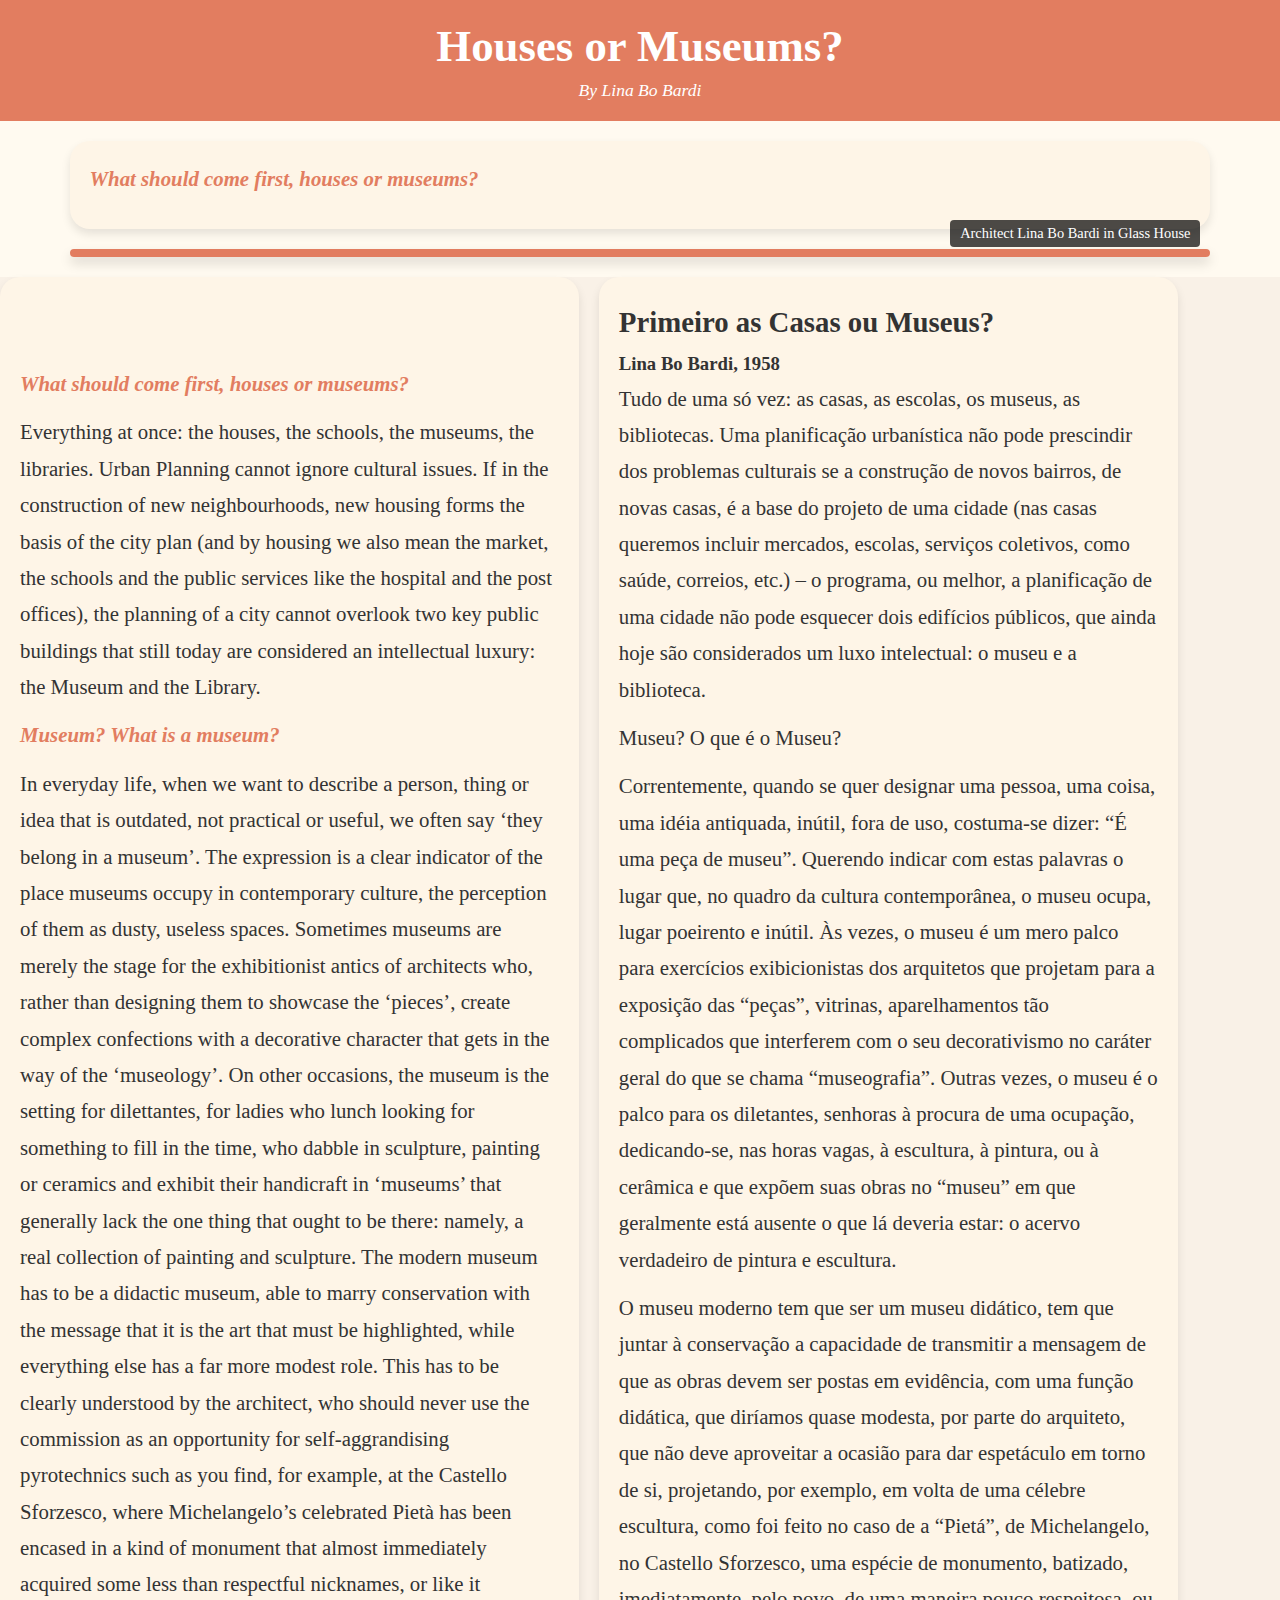
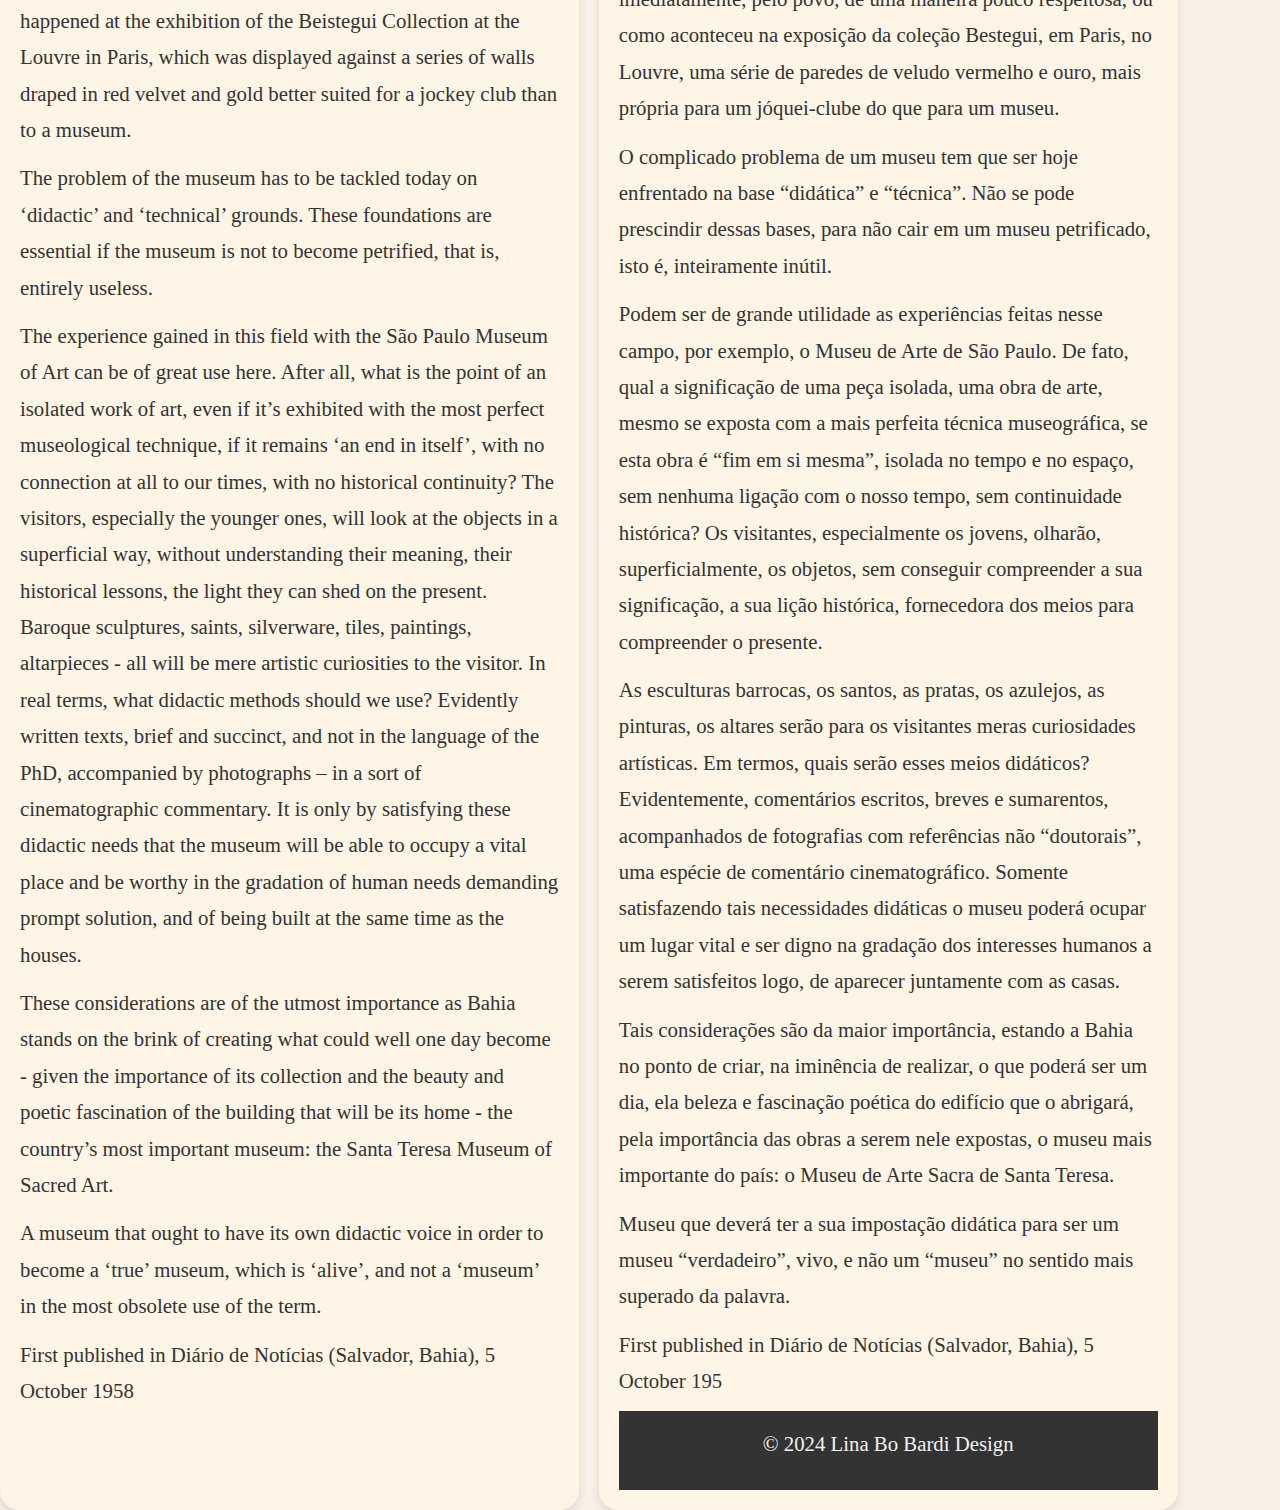
==== Assignment 4/index.html @ b31e9c7c "Assignment 4" ====
<!DOCTYPE html>
<html lang="en">
<head>
    <meta charset="UTF-8">
    <meta name="viewport" content="width=device-width, initial-scale=1.0">
    <title>Houses or Museums by Lina Bo Bardi</title>
    <link rel="stylesheet" href="styles.css">
</head>
<body>
    <div class="container">
        <header>
            <h1>Houses or Museums?</h1>
            <p>By Lina Bo Bardi</p>
        </header>
        <main>
            <article>
                <section>
                    <p><em>What should come first, houses or museums?</em></p>
                    <!-- Insert your article content here -->
                </section>
                <figure>
                    <img src="https://institutobardi.org.br/wp-content/uploads/2021/06/023ARQf0113-casa-004-scaled.jpg" alt="">
                    <figcaption>Architect Lina Bo Bardi in Glass House</figcaption>
                </figure>
            </article>
        </main>
        <article>
            <section>
                <p><em>What should come first, houses or museums? </em></p>
                <p>Everything at once: the houses, the schools, the museums, the libraries. Urban Planning cannot ignore cultural issues. If in the construction of new neighbourhoods, new housing forms the basis of the city plan (and by housing we also mean the market, the schools and the public services like the hospital and the post offices), the planning of a city cannot overlook two key public buildings that still today are considered an intellectual luxury: the Museum and the Library.</p>

                <p><em>Museum? What is a museum?</em></p>

                <p>In everyday life, when we want to describe a person, thing or idea that is outdated, not practical or useful, we often say ‘they belong in a museum’. The expression is a clear indicator of the place museums occupy in contemporary culture, the perception of them as dusty, useless spaces. Sometimes museums are merely the stage for the exhibitionist antics of architects who, rather than designing them to showcase the ‘pieces’, create complex confections with a decorative character that gets in the way of the ‘museology’. On other occasions, the museum is the setting for dilettantes, for ladies who lunch looking for something to fill in the time, who dabble in sculpture, painting or ceramics and exhibit their handicraft in ‘museums’ that generally lack the one thing that ought to be there: namely, a real collection of painting and sculpture. The modern museum has to be a didactic museum, able to marry conservation with the message that it is the art that must be highlighted, while everything else has a far more modest role. This has to be clearly understood by the architect, who should never use the commission as an opportunity for self-aggrandising pyrotechnics such as you find, for example, at the Castello Sforzesco, where Michelangelo’s celebrated Pietà has been encased in a kind of monument that almost immediately acquired some less than respectful nicknames, or like it happened at the exhibition of the Beistegui Collection at the Louvre in Paris, which was displayed against a series of walls draped in red velvet and gold better suited for a jockey club than to a museum.</p>

                <p>The problem of the museum has to be tackled today on ‘didactic’ and ‘technical’ grounds. These foundations are essential if the museum is not to become petrified, that is, entirely useless.</p>

                <p>The experience gained in this field with the São Paulo Museum of Art can be of great use here. After all, what is the point of an isolated work of art, even if it’s exhibited with the most perfect museological technique, if it remains ‘an end in itself’, with no connection at all to our times, with no historical continuity? The visitors, especially the younger ones, will look at the objects in a superficial way, without understanding their meaning, their historical lessons, the light they can shed on the present. Baroque sculptures, saints, silverware, tiles, paintings, altarpieces - all will be mere artistic curiosities to the visitor. In real terms, what didactic methods should we use? Evidently written texts, brief and succinct, and not in the language of the PhD, accompanied by photographs – in a sort of cinematographic commentary. It is only by satisfying these didactic needs that the museum will be able to occupy a vital place and be worthy in the gradation of human needs demanding prompt solution, and of being built at the same time as the houses.</p>

                <p>These considerations are of the utmost importance as Bahia stands on the brink of creating what could well one day become - given the importance of its collection and the beauty and poetic fascination of the building that will be its home - the country’s most important museum: the Santa Teresa Museum of Sacred Art.</p>

                <p>A museum that ought to have its own didactic voice in order to become a ‘true’ museum, which is ‘alive’, and not a ‘museum’ in the most obsolete use of the term.</p>

                <p>First published in Diário de Notícias (Salvador, Bahia), 5 October 1958</p>
            </section>

            <section>
                <h2>Primeiro as Casas ou Museus?</h2>
                <h3>Lina Bo Bardi, 1958</h3>

                <p>Tudo de uma só vez: as casas, as escolas, os museus, as bibliotecas. Uma planificação urbanística não pode prescindir dos problemas culturais se a construção de novos bairros, de novas casas, é a base do projeto de uma cidade (nas casas queremos incluir mercados, escolas, serviços coletivos, como saúde, correios, etc.) – o programa, ou melhor, a planificação de uma cidade não pode esquecer dois edifícios públicos, que ainda hoje são considerados um luxo intelectual: o museu e a biblioteca.</p>

                <p>Museu? O que é o Museu?</p>

                <p>Correntemente, quando se quer designar uma pessoa, uma coisa, uma idéia antiquada, inútil, fora de uso, costuma-se dizer: “É uma peça de museu”. Querendo indicar com estas palavras o lugar que, no quadro da cultura contemporânea, o museu ocupa, lugar poeirento e inútil. Às vezes, o museu é um mero palco para exercícios exibicionistas dos arquitetos que projetam para a exposição das “peças”, vitrinas, aparelhamentos tão complicados que interferem com o seu decorativismo no caráter geral do que se chama “museografia”. Outras vezes, o museu é o palco para os diletantes, senhoras à procura de uma ocupação, dedicando-se, nas horas vagas, à escultura, à pintura, ou à cerâmica e que expõem suas obras no “museu” em que geralmente está ausente o que lá deveria estar: o acervo verdadeiro de pintura e escultura.</p>

                <p>O museu moderno tem que ser um museu didático, tem que juntar à conservação a capacidade de transmitir a mensagem de que as obras devem ser postas em evidência, com uma função didática, que diríamos quase modesta, por parte do arquiteto, que não deve aproveitar a ocasião para dar espetáculo em torno de si, projetando, por exemplo, em volta de uma célebre escultura, como foi feito no caso de a “Pietá”, de Michelangelo, no Castello Sforzesco, uma espécie de monumento, batizado, imediatamente, pelo povo, de uma maneira pouco respeitosa, ou como aconteceu na exposição da coleção Bestegui, em Paris, no Louvre, uma série de paredes de veludo vermelho e ouro, mais própria para um jóquei-clube do que para um museu.</p>

                <p>O complicado problema de um museu tem que ser hoje enfrentado na base “didática” e “técnica”. Não se pode prescindir dessas bases, para não cair em um museu petrificado, isto é, inteiramente inútil.</p>

                <p>Podem ser de grande utilidade as experiências feitas nesse campo, por exemplo, o Museu de Arte de São Paulo. De fato, qual a significação de uma peça isolada, uma obra de arte, mesmo se exposta com a mais perfeita técnica museográfica, se esta obra é “fim em si mesma”, isolada no tempo e no espaço, sem nenhuma ligação com o nosso tempo, sem continuidade histórica? Os visitantes, especialmente os jovens, olharão, superficialmente, os objetos, sem conseguir compreender a sua significação, a sua lição histórica, fornecedora dos meios para compreender o presente.</p>

                <p>As esculturas barrocas, os santos, as pratas, os azulejos, as pinturas, os altares serão para os visitantes meras curiosidades artísticas. Em termos, quais serão esses meios didáticos? Evidentemente, comentários escritos, breves e sumarentos, acompanhados de fotografias com referências não “doutorais”, uma espécie de comentário cinematográfico. Somente satisfazendo tais necessidades didáticas o museu poderá ocupar um lugar vital e ser digno na gradação dos interesses humanos a serem satisfeitos logo, de aparecer juntamente com as casas.</p>

                <p>Tais considerações são da maior importância, estando a Bahia no ponto de criar, na iminência de realizar, o que poderá ser um dia, ela beleza e fascinação poética do edifício que o abrigará, pela importância das obras a serem nele expostas, o museu mais importante do país: o Museu de Arte Sacra de Santa Teresa.</p>

                <p>Museu que deverá ter a sua impostação didática para ser um museu “verdadeiro”, vivo, e não um “museu” no sentido mais superado da palavra.</p>

                <p>First published in Diário de Notícias (Salvador, Bahia), 5 October 195

        <footer>
            <p>© 2024 Lina Bo Bardi Design</p>
        </footer>
    </div>
</body>
</html>
---- Assignment 4/styles.css ----
* {
    margin: 0;
    padding: 0;
    box-sizing: border-box;
}

html, body {
    height: 100%;
    font-family: 'Playfair Display', serif;
    background-color: #f9f1e7;
    color: #333;
}

header {
    text-align: center;
    background-color: #e27d60;
    color: #ffffff;
    padding: 20px;
}

header h1 {
    font-size: 2.8rem;
    font-weight: bold;
    margin-bottom: 8px;
}

header p {
    font-size: 1.1rem;
    font-style: italic;
}

main {
    padding: 20px;
    background-color: #fffaf0;
    display: flex;
    justify-content: center; 
    align-items: center;
}

article {
    display: flex;
    flex-wrap: wrap;
    gap: 20px;
    width: 92%; 
    max-width: 1200px;
    justify-content: center; 
}

section {
    flex: 1 1 48%;
    padding: 20px;
    background-color: #fef5e7;
    border-radius: 20px;
    box-shadow: 0 5px 10px rgba(0, 0, 0, 0.1);
    line-height: 1.75;
    min-width: 200px;
    display: flex; 
    flex-direction: column; 
    justify-content: center;
    text-align: left;
    position;
  }

section p {
    font-size: 1.3rem;
    margin-bottom: 12px;
}

section em {
    font-weight: bold;
    color: #e27d60;
}

figure {
    position: relative;
    width: 100%;
    display: flex;
    justify-content: center;
}

figure img {
    width: 100%;
    height: auto;
    border: 4px solid #e27d60;
    border-radius: 10px;
    box-shadow: 0 6px 12px rgba(0, 0, 0, 0.15);
}

figcaption {
    position: absolute;
    bottom: 10px;
    right: 10px;
    font-size: 0.9rem;
    background-color: rgba(0, 0, 0, 0.7);
    color: #ffffff;
    padding: 5px 10px;
    border-radius: 4px;
}

footer {
    text-align: center;
    background-color: #333333;
    color: #f2f2f2;
    padding: 15px;
    font-size: 0.875rem;
}

h1 {
    font-size: 2.5rem;
}

h2 {
    font-size: 1.8rem;
}

p {
    font-size: 1rem;
}

@media (max-width: 768px) {
    header h1 {
        font-size: 2rem;
    }

    section {
        flex: 1 1 100%;
    }
}

@media (max-width: 480px) {
    header h1 {
        font-size: 1.8rem;
    }
    
    main h2 {
        font-size: 1.3rem;
    }
}
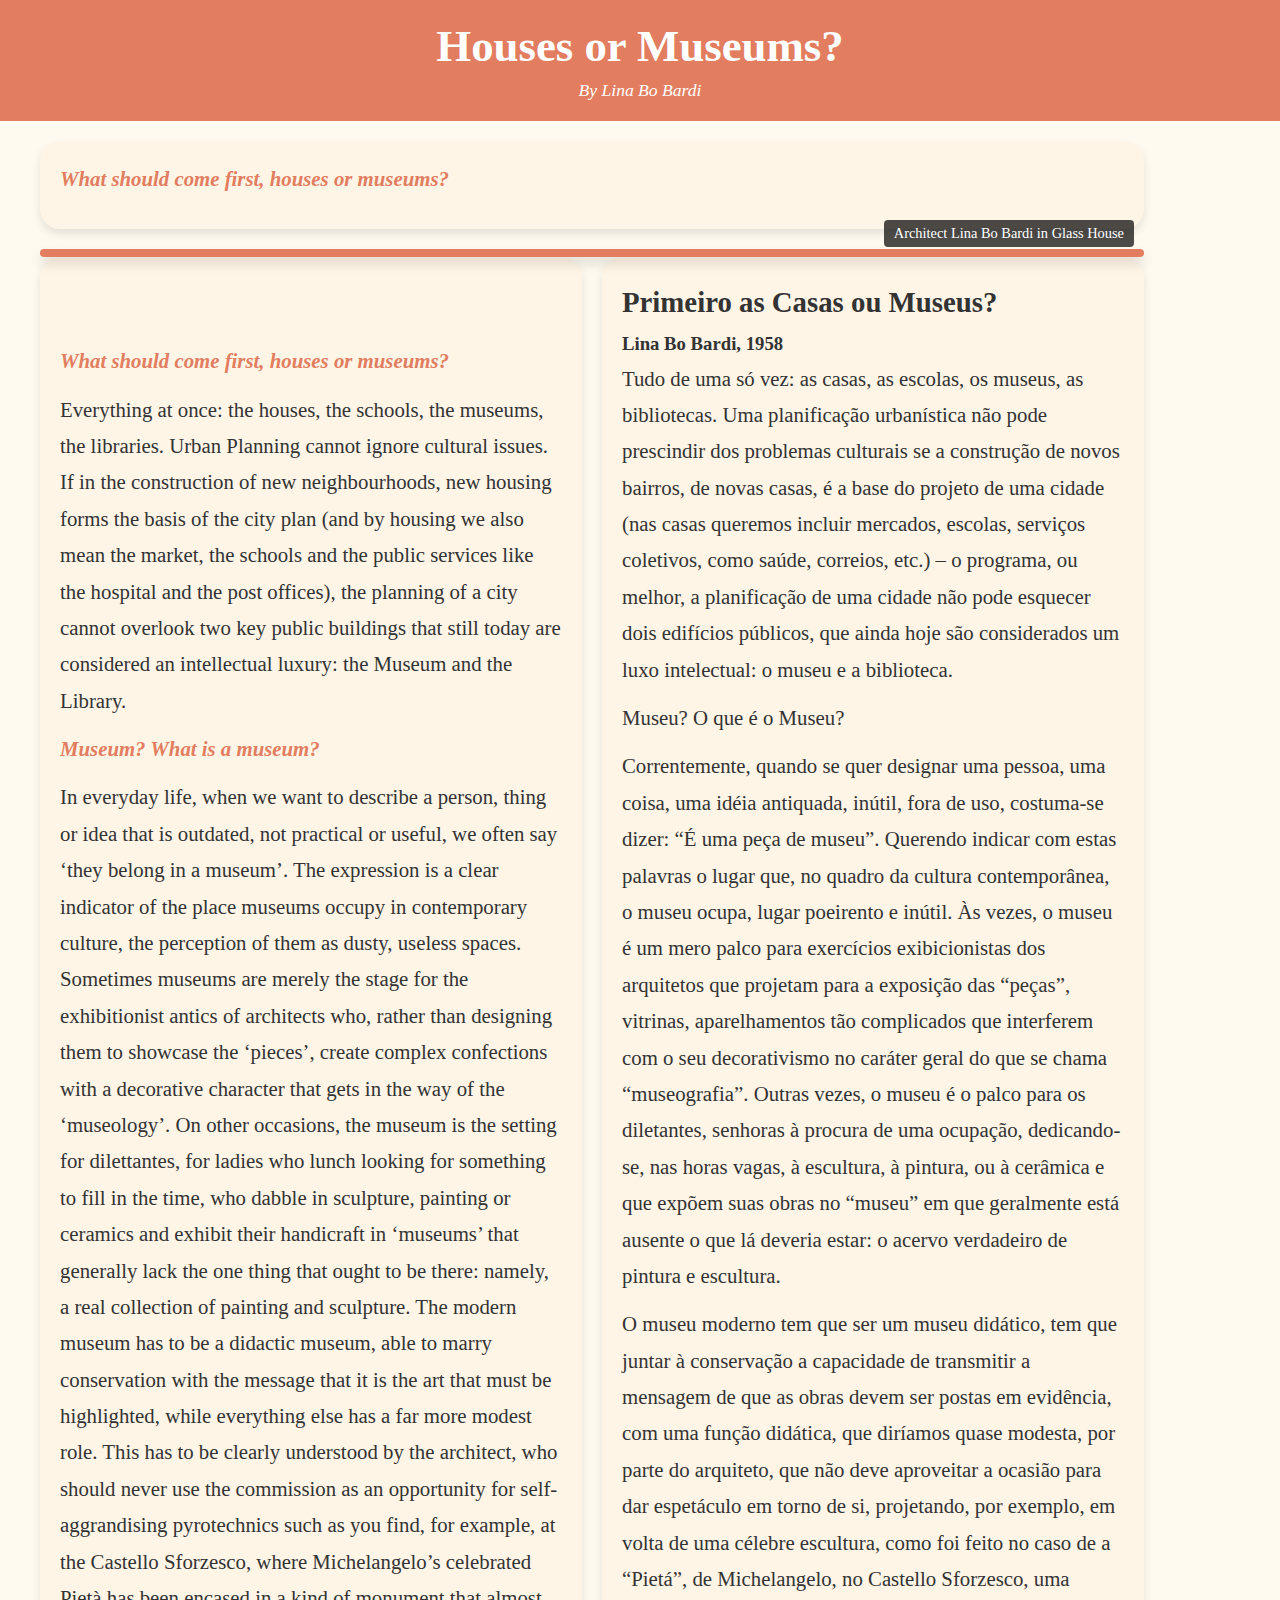
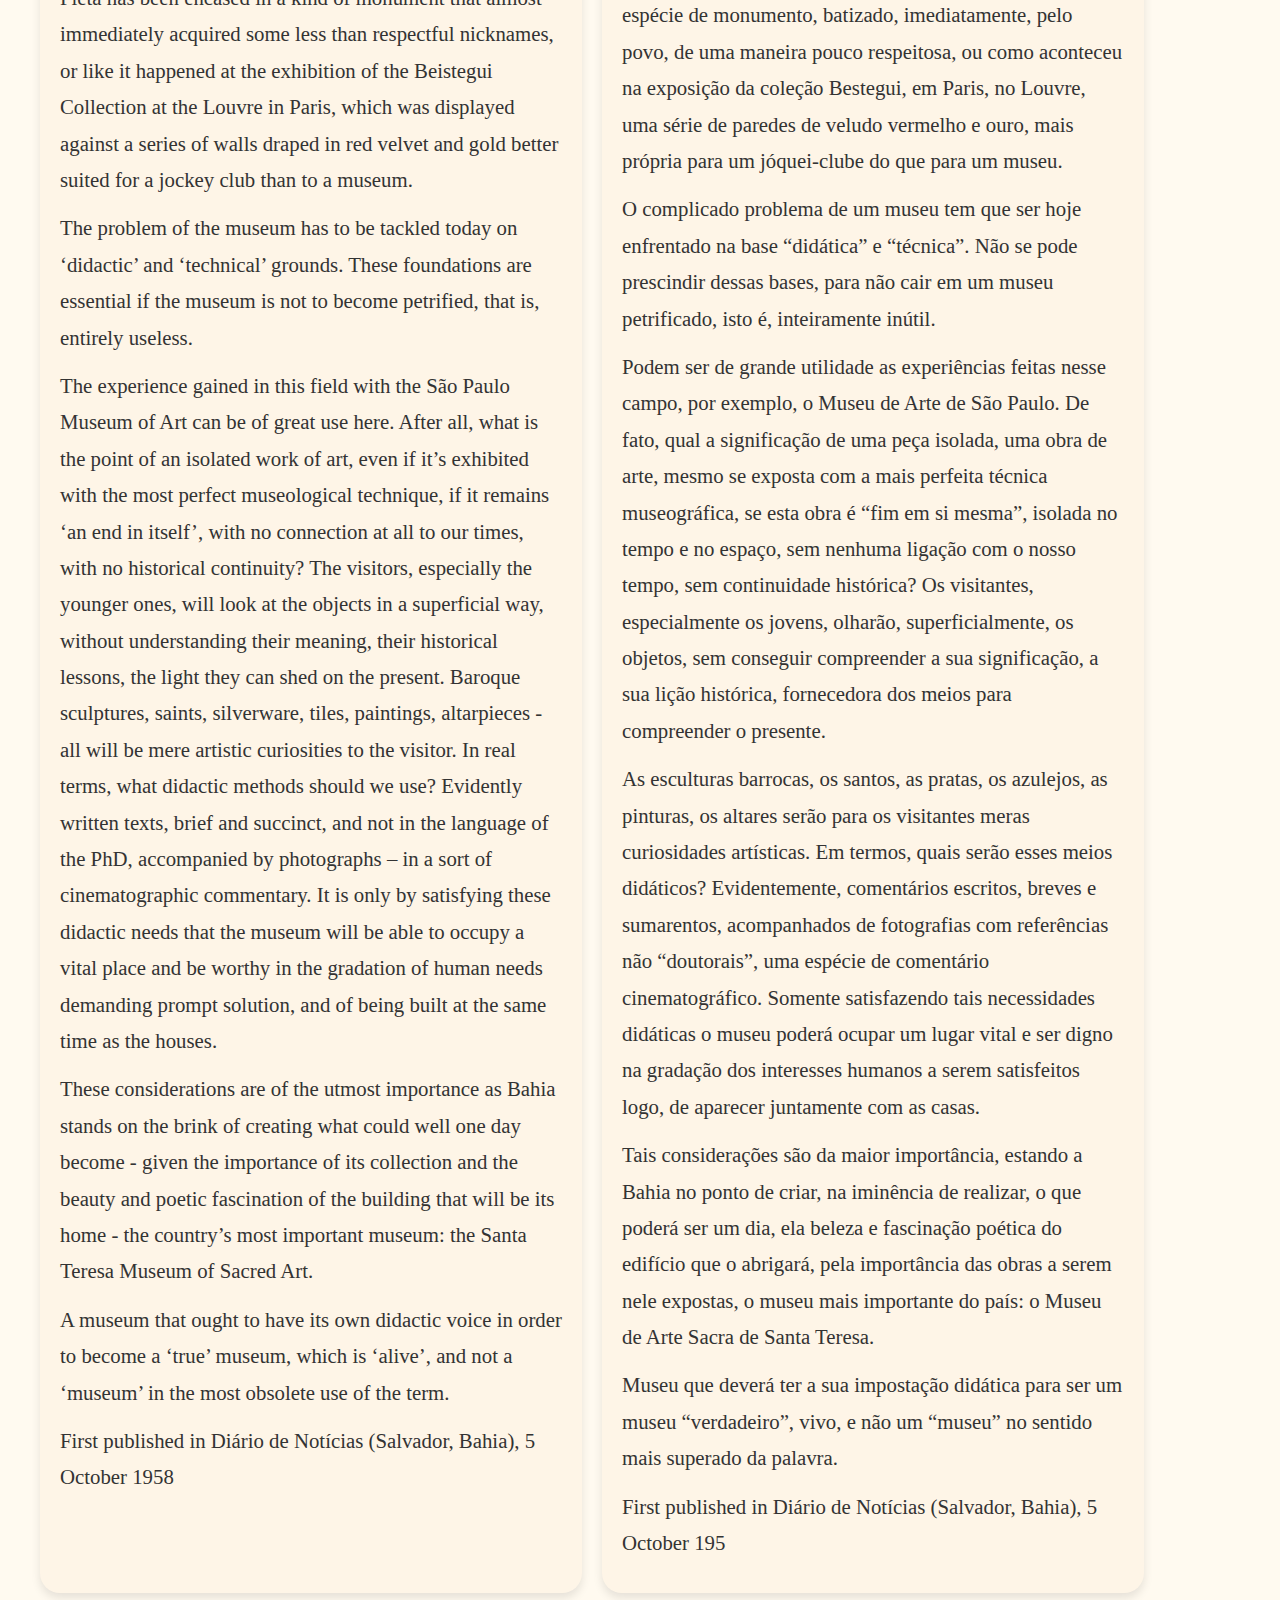
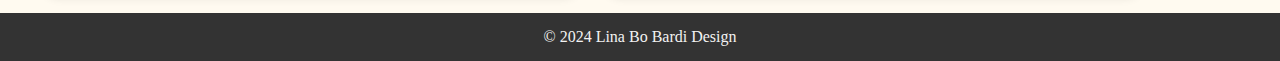
==== commit 354e751f: "Final 1" ====
--- a/Assignment 4/index.html
+++ b/Assignment 4/index.html
@@ -13,61 +13,63 @@
             <p>By Lina Bo Bardi</p>
         </header>
         <main>
-            <article>
-                <section>
-                    <p><em>What should come first, houses or museums?</em></p>
-                    <!-- Insert your article content here -->
-                </section>
-                <figure>
-                    <img src="https://institutobardi.org.br/wp-content/uploads/2021/06/023ARQf0113-casa-004-scaled.jpg" alt="">
-                    <figcaption>Architect Lina Bo Bardi in Glass House</figcaption>
-                </figure>
-            </article>
+            <div class="articles-container">
+                <article>
+                    <section>
+                        <p><em>What should come first, houses or museums?</em></p>
+                        <!-- Insert your article content here -->
+                    </section>
+                    <figure>
+                        <img src="C:\Users\rayne\OneDrive\Documents\didactic-eureka\Assignment 4\img\023ARQf0113-casa-004-scaled.jpg" alt="">
+                        <figcaption>Architect Lina Bo Bardi in Glass House</figcaption>
+                    </figure>
+                </article>
+                <article>
+                    <section>
+                        <p><em>What should come first, houses or museums? </em></p>
+                        <p>Everything at once: the houses, the schools, the museums, the libraries. Urban Planning cannot ignore cultural issues. If in the construction of new neighbourhoods, new housing forms the basis of the city plan (and by housing we also mean the market, the schools and the public services like the hospital and the post offices), the planning of a city cannot overlook two key public buildings that still today are considered an intellectual luxury: the Museum and the Library.</p>
+    
+                        <p><em>Museum? What is a museum?</em></p>
+    
+                        <p>In everyday life, when we want to describe a person, thing or idea that is outdated, not practical or useful, we often say ‘they belong in a museum’. The expression is a clear indicator of the place museums occupy in contemporary culture, the perception of them as dusty, useless spaces. Sometimes museums are merely the stage for the exhibitionist antics of architects who, rather than designing them to showcase the ‘pieces’, create complex confections with a decorative character that gets in the way of the ‘museology’. On other occasions, the museum is the setting for dilettantes, for ladies who lunch looking for something to fill in the time, who dabble in sculpture, painting or ceramics and exhibit their handicraft in ‘museums’ that generally lack the one thing that ought to be there: namely, a real collection of painting and sculpture. The modern museum has to be a didactic museum, able to marry conservation with the message that it is the art that must be highlighted, while everything else has a far more modest role. This has to be clearly understood by the architect, who should never use the commission as an opportunity for self-aggrandising pyrotechnics such as you find, for example, at the Castello Sforzesco, where Michelangelo’s celebrated Pietà has been encased in a kind of monument that almost immediately acquired some less than respectful nicknames, or like it happened at the exhibition of the Beistegui Collection at the Louvre in Paris, which was displayed against a series of walls draped in red velvet and gold better suited for a jockey club than to a museum.</p>
+    
+                        <p>The problem of the museum has to be tackled today on ‘didactic’ and ‘technical’ grounds. These foundations are essential if the museum is not to become petrified, that is, entirely useless.</p>
+    
+                        <p>The experience gained in this field with the São Paulo Museum of Art can be of great use here. After all, what is the point of an isolated work of art, even if it’s exhibited with the most perfect museological technique, if it remains ‘an end in itself’, with no connection at all to our times, with no historical continuity? The visitors, especially the younger ones, will look at the objects in a superficial way, without understanding their meaning, their historical lessons, the light they can shed on the present. Baroque sculptures, saints, silverware, tiles, paintings, altarpieces - all will be mere artistic curiosities to the visitor. In real terms, what didactic methods should we use? Evidently written texts, brief and succinct, and not in the language of the PhD, accompanied by photographs – in a sort of cinematographic commentary. It is only by satisfying these didactic needs that the museum will be able to occupy a vital place and be worthy in the gradation of human needs demanding prompt solution, and of being built at the same time as the houses.</p>
+    
+                        <p>These considerations are of the utmost importance as Bahia stands on the brink of creating what could well one day become - given the importance of its collection and the beauty and poetic fascination of the building that will be its home - the country’s most important museum: the Santa Teresa Museum of Sacred Art.</p>
+    
+                        <p>A museum that ought to have its own didactic voice in order to become a ‘true’ museum, which is ‘alive’, and not a ‘museum’ in the most obsolete use of the term.</p>
+    
+                        <p>First published in Diário de Notícias (Salvador, Bahia), 5 October 1958</p>
+                    </section>
+                    <section>
+                        <h2>Primeiro as Casas ou Museus?</h2>
+                        <h3>Lina Bo Bardi, 1958</h3>
+    
+                        <p>Tudo de uma só vez: as casas, as escolas, os museus, as bibliotecas. Uma planificação urbanística não pode prescindir dos problemas culturais se a construção de novos bairros, de novas casas, é a base do projeto de uma cidade (nas casas queremos incluir mercados, escolas, serviços coletivos, como saúde, correios, etc.) – o programa, ou melhor, a planificação de uma cidade não pode esquecer dois edifícios públicos, que ainda hoje são considerados um luxo intelectual: o museu e a biblioteca.</p>
+    
+                        <p>Museu? O que é o Museu?</p>
+    
+                        <p>Correntemente, quando se quer designar uma pessoa, uma coisa, uma idéia antiquada, inútil, fora de uso, costuma-se dizer: “É uma peça de museu”. Querendo indicar com estas palavras o lugar que, no quadro da cultura contemporânea, o museu ocupa, lugar poeirento e inútil. Às vezes, o museu é um mero palco para exercícios exibicionistas dos arquitetos que projetam para a exposição das “peças”, vitrinas, aparelhamentos tão complicados que interferem com o seu decorativismo no caráter geral do que se chama “museografia”. Outras vezes, o museu é o palco para os diletantes, senhoras à procura de uma ocupação, dedicando-se, nas horas vagas, à escultura, à pintura, ou à cerâmica e que expõem suas obras no “museu” em que geralmente está ausente o que lá deveria estar: o acervo verdadeiro de pintura e escultura.</p>
+    
+                        <p>O museu moderno tem que ser um museu didático, tem que juntar à conservação a capacidade de transmitir a mensagem de que as obras devem ser postas em evidência, com uma função didática, que diríamos quase modesta, por parte do arquiteto, que não deve aproveitar a ocasião para dar espetáculo em torno de si, projetando, por exemplo, em volta de uma célebre escultura, como foi feito no caso de a “Pietá”, de Michelangelo, no Castello Sforzesco, uma espécie de monumento, batizado, imediatamente, pelo povo, de uma maneira pouco respeitosa, ou como aconteceu na exposição da coleção Bestegui, em Paris, no Louvre, uma série de paredes de veludo vermelho e ouro, mais própria para um jóquei-clube do que para um museu.</p>
+    
+                        <p>O complicado problema de um museu tem que ser hoje enfrentado na base “didática” e “técnica”. Não se pode prescindir dessas bases, para não cair em um museu petrificado, isto é, inteiramente inútil.</p>
+    
+                        <p>Podem ser de grande utilidade as experiências feitas nesse campo, por exemplo, o Museu de Arte de São Paulo. De fato, qual a significação de uma peça isolada, uma obra de arte, mesmo se exposta com a mais perfeita técnica museográfica, se esta obra é “fim em si mesma”, isolada no tempo e no espaço, sem nenhuma ligação com o nosso tempo, sem continuidade histórica? Os visitantes, especialmente os jovens, olharão, superficialmente, os objetos, sem conseguir compreender a sua significação, a sua lição histórica, fornecedora dos meios para compreender o presente.</p>
+    
+                        <p>As esculturas barrocas, os santos, as pratas, os azulejos, as pinturas, os altares serão para os visitantes meras curiosidades artísticas. Em termos, quais serão esses meios didáticos? Evidentemente, comentários escritos, breves e sumarentos, acompanhados de fotografias com referências não “doutorais”, uma espécie de comentário cinematográfico. Somente satisfazendo tais necessidades didáticas o museu poderá ocupar um lugar vital e ser digno na gradação dos interesses humanos a serem satisfeitos logo, de aparecer juntamente com as casas.</p>
+    
+                        <p>Tais considerações são da maior importância, estando a Bahia no ponto de criar, na iminência de realizar, o que poderá ser um dia, ela beleza e fascinação poética do edifício que o abrigará, pela importância das obras a serem nele expostas, o museu mais importante do país: o Museu de Arte Sacra de Santa Teresa.</p>
+    
+                        <p>Museu que deverá ter a sua impostação didática para ser um museu “verdadeiro”, vivo, e não um “museu” no sentido mais superado da palavra.</p>
+    
+                        <p>First published in Diário de Notícias (Salvador, Bahia), 5 October 195
+    
+                </article>
+            </div>
         </main>
-        <article>
-            <section>
-                <p><em>What should come first, houses or museums? </em></p>
-                <p>Everything at once: the houses, the schools, the museums, the libraries. Urban Planning cannot ignore cultural issues. If in the construction of new neighbourhoods, new housing forms the basis of the city plan (and by housing we also mean the market, the schools and the public services like the hospital and the post offices), the planning of a city cannot overlook two key public buildings that still today are considered an intellectual luxury: the Museum and the Library.</p>
-
-                <p><em>Museum? What is a museum?</em></p>
-
-                <p>In everyday life, when we want to describe a person, thing or idea that is outdated, not practical or useful, we often say ‘they belong in a museum’. The expression is a clear indicator of the place museums occupy in contemporary culture, the perception of them as dusty, useless spaces. Sometimes museums are merely the stage for the exhibitionist antics of architects who, rather than designing them to showcase the ‘pieces’, create complex confections with a decorative character that gets in the way of the ‘museology’. On other occasions, the museum is the setting for dilettantes, for ladies who lunch looking for something to fill in the time, who dabble in sculpture, painting or ceramics and exhibit their handicraft in ‘museums’ that generally lack the one thing that ought to be there: namely, a real collection of painting and sculpture. The modern museum has to be a didactic museum, able to marry conservation with the message that it is the art that must be highlighted, while everything else has a far more modest role. This has to be clearly understood by the architect, who should never use the commission as an opportunity for self-aggrandising pyrotechnics such as you find, for example, at the Castello Sforzesco, where Michelangelo’s celebrated Pietà has been encased in a kind of monument that almost immediately acquired some less than respectful nicknames, or like it happened at the exhibition of the Beistegui Collection at the Louvre in Paris, which was displayed against a series of walls draped in red velvet and gold better suited for a jockey club than to a museum.</p>
-
-                <p>The problem of the museum has to be tackled today on ‘didactic’ and ‘technical’ grounds. These foundations are essential if the museum is not to become petrified, that is, entirely useless.</p>
-
-                <p>The experience gained in this field with the São Paulo Museum of Art can be of great use here. After all, what is the point of an isolated work of art, even if it’s exhibited with the most perfect museological technique, if it remains ‘an end in itself’, with no connection at all to our times, with no historical continuity? The visitors, especially the younger ones, will look at the objects in a superficial way, without understanding their meaning, their historical lessons, the light they can shed on the present. Baroque sculptures, saints, silverware, tiles, paintings, altarpieces - all will be mere artistic curiosities to the visitor. In real terms, what didactic methods should we use? Evidently written texts, brief and succinct, and not in the language of the PhD, accompanied by photographs – in a sort of cinematographic commentary. It is only by satisfying these didactic needs that the museum will be able to occupy a vital place and be worthy in the gradation of human needs demanding prompt solution, and of being built at the same time as the houses.</p>
-
-                <p>These considerations are of the utmost importance as Bahia stands on the brink of creating what could well one day become - given the importance of its collection and the beauty and poetic fascination of the building that will be its home - the country’s most important museum: the Santa Teresa Museum of Sacred Art.</p>
-
-                <p>A museum that ought to have its own didactic voice in order to become a ‘true’ museum, which is ‘alive’, and not a ‘museum’ in the most obsolete use of the term.</p>
-
-                <p>First published in Diário de Notícias (Salvador, Bahia), 5 October 1958</p>
-            </section>
-
-            <section>
-                <h2>Primeiro as Casas ou Museus?</h2>
-                <h3>Lina Bo Bardi, 1958</h3>
-
-                <p>Tudo de uma só vez: as casas, as escolas, os museus, as bibliotecas. Uma planificação urbanística não pode prescindir dos problemas culturais se a construção de novos bairros, de novas casas, é a base do projeto de uma cidade (nas casas queremos incluir mercados, escolas, serviços coletivos, como saúde, correios, etc.) – o programa, ou melhor, a planificação de uma cidade não pode esquecer dois edifícios públicos, que ainda hoje são considerados um luxo intelectual: o museu e a biblioteca.</p>
-
-                <p>Museu? O que é o Museu?</p>
-
-                <p>Correntemente, quando se quer designar uma pessoa, uma coisa, uma idéia antiquada, inútil, fora de uso, costuma-se dizer: “É uma peça de museu”. Querendo indicar com estas palavras o lugar que, no quadro da cultura contemporânea, o museu ocupa, lugar poeirento e inútil. Às vezes, o museu é um mero palco para exercícios exibicionistas dos arquitetos que projetam para a exposição das “peças”, vitrinas, aparelhamentos tão complicados que interferem com o seu decorativismo no caráter geral do que se chama “museografia”. Outras vezes, o museu é o palco para os diletantes, senhoras à procura de uma ocupação, dedicando-se, nas horas vagas, à escultura, à pintura, ou à cerâmica e que expõem suas obras no “museu” em que geralmente está ausente o que lá deveria estar: o acervo verdadeiro de pintura e escultura.</p>
-
-                <p>O museu moderno tem que ser um museu didático, tem que juntar à conservação a capacidade de transmitir a mensagem de que as obras devem ser postas em evidência, com uma função didática, que diríamos quase modesta, por parte do arquiteto, que não deve aproveitar a ocasião para dar espetáculo em torno de si, projetando, por exemplo, em volta de uma célebre escultura, como foi feito no caso de a “Pietá”, de Michelangelo, no Castello Sforzesco, uma espécie de monumento, batizado, imediatamente, pelo povo, de uma maneira pouco respeitosa, ou como aconteceu na exposição da coleção Bestegui, em Paris, no Louvre, uma série de paredes de veludo vermelho e ouro, mais própria para um jóquei-clube do que para um museu.</p>
-
-                <p>O complicado problema de um museu tem que ser hoje enfrentado na base “didática” e “técnica”. Não se pode prescindir dessas bases, para não cair em um museu petrificado, isto é, inteiramente inútil.</p>
-
-                <p>Podem ser de grande utilidade as experiências feitas nesse campo, por exemplo, o Museu de Arte de São Paulo. De fato, qual a significação de uma peça isolada, uma obra de arte, mesmo se exposta com a mais perfeita técnica museográfica, se esta obra é “fim em si mesma”, isolada no tempo e no espaço, sem nenhuma ligação com o nosso tempo, sem continuidade histórica? Os visitantes, especialmente os jovens, olharão, superficialmente, os objetos, sem conseguir compreender a sua significação, a sua lição histórica, fornecedora dos meios para compreender o presente.</p>
-
-                <p>As esculturas barrocas, os santos, as pratas, os azulejos, as pinturas, os altares serão para os visitantes meras curiosidades artísticas. Em termos, quais serão esses meios didáticos? Evidentemente, comentários escritos, breves e sumarentos, acompanhados de fotografias com referências não “doutorais”, uma espécie de comentário cinematográfico. Somente satisfazendo tais necessidades didáticas o museu poderá ocupar um lugar vital e ser digno na gradação dos interesses humanos a serem satisfeitos logo, de aparecer juntamente com as casas.</p>
-
-                <p>Tais considerações são da maior importância, estando a Bahia no ponto de criar, na iminência de realizar, o que poderá ser um dia, ela beleza e fascinação poética do edifício que o abrigará, pela importância das obras a serem nele expostas, o museu mais importante do país: o Museu de Arte Sacra de Santa Teresa.</p>
-
-                <p>Museu que deverá ter a sua impostação didática para ser um museu “verdadeiro”, vivo, e não um “museu” no sentido mais superado da palavra.</p>
-
-                <p>First published in Diário de Notícias (Salvador, Bahia), 5 October 195
-
         <footer>
             <p>© 2024 Lina Bo Bardi Design</p>
         </footer>
@@ -76,4 +78,5 @@
 </html>
 
 
+
             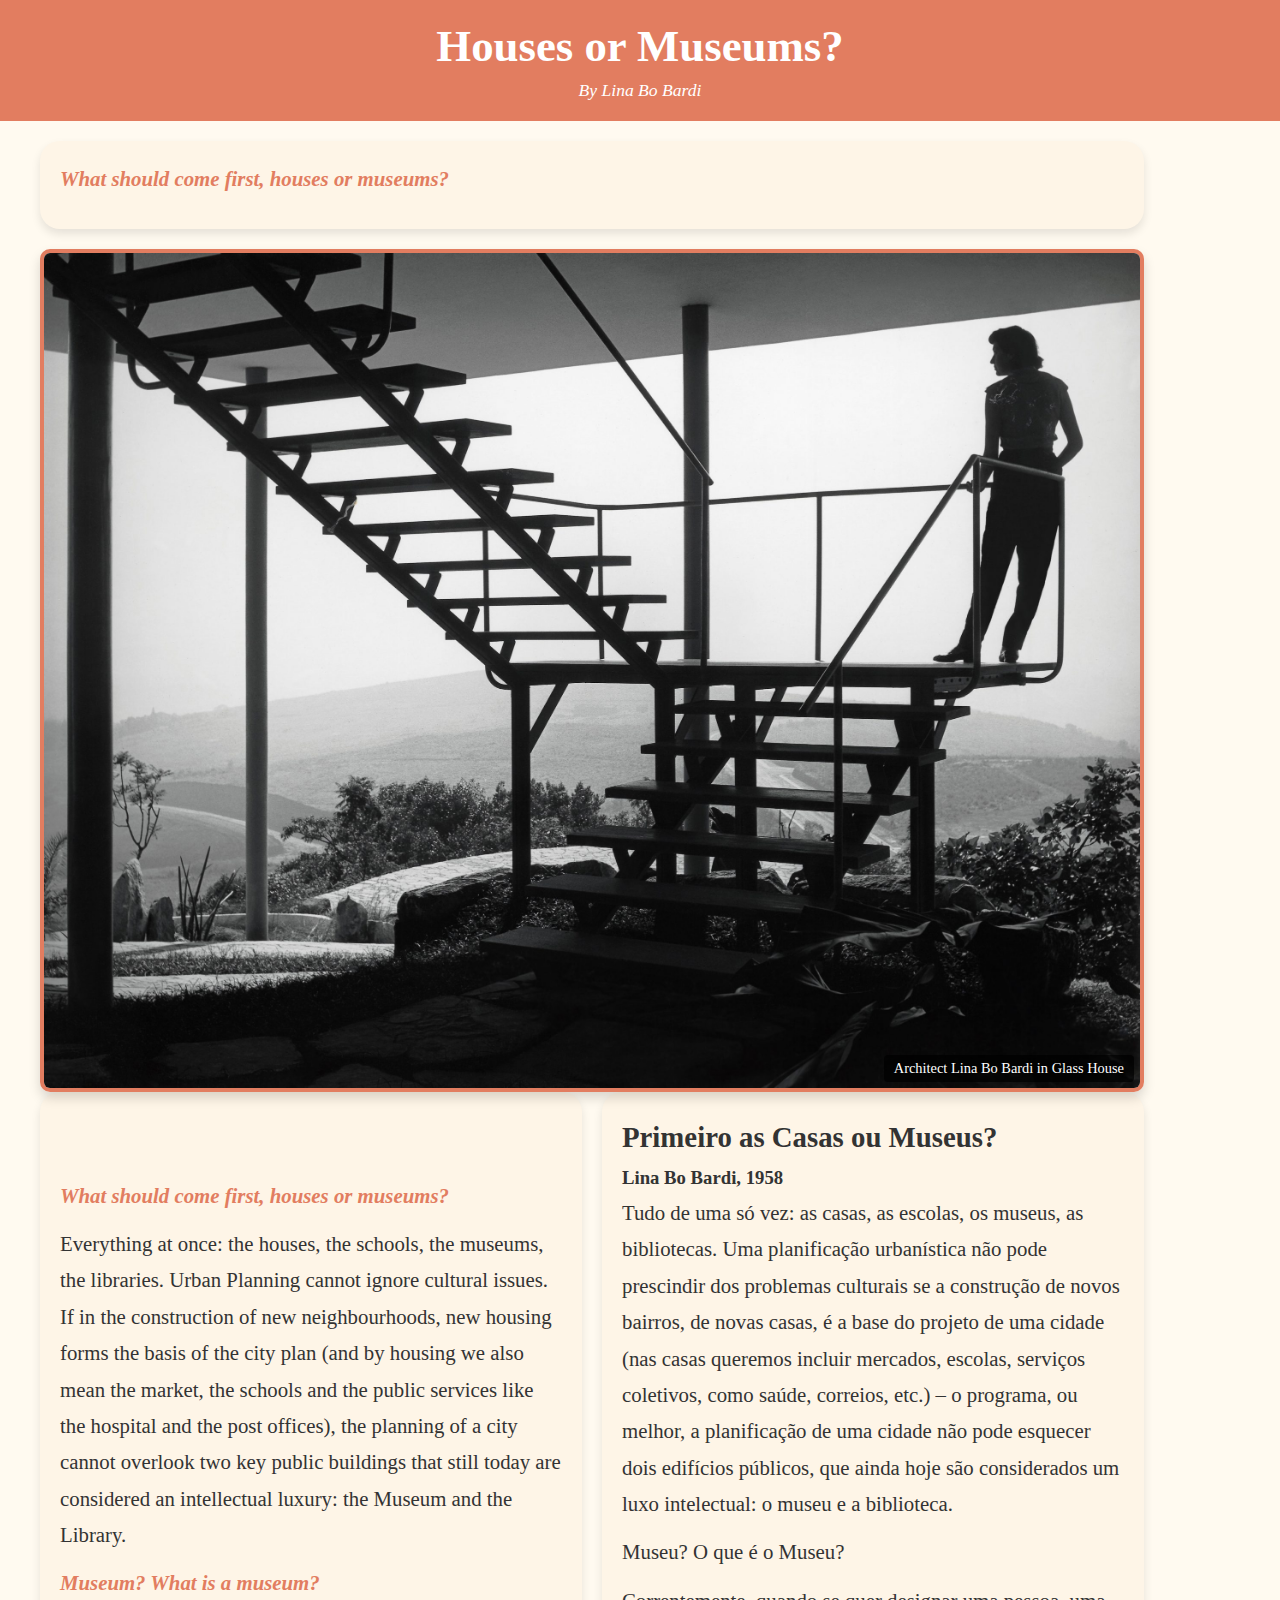
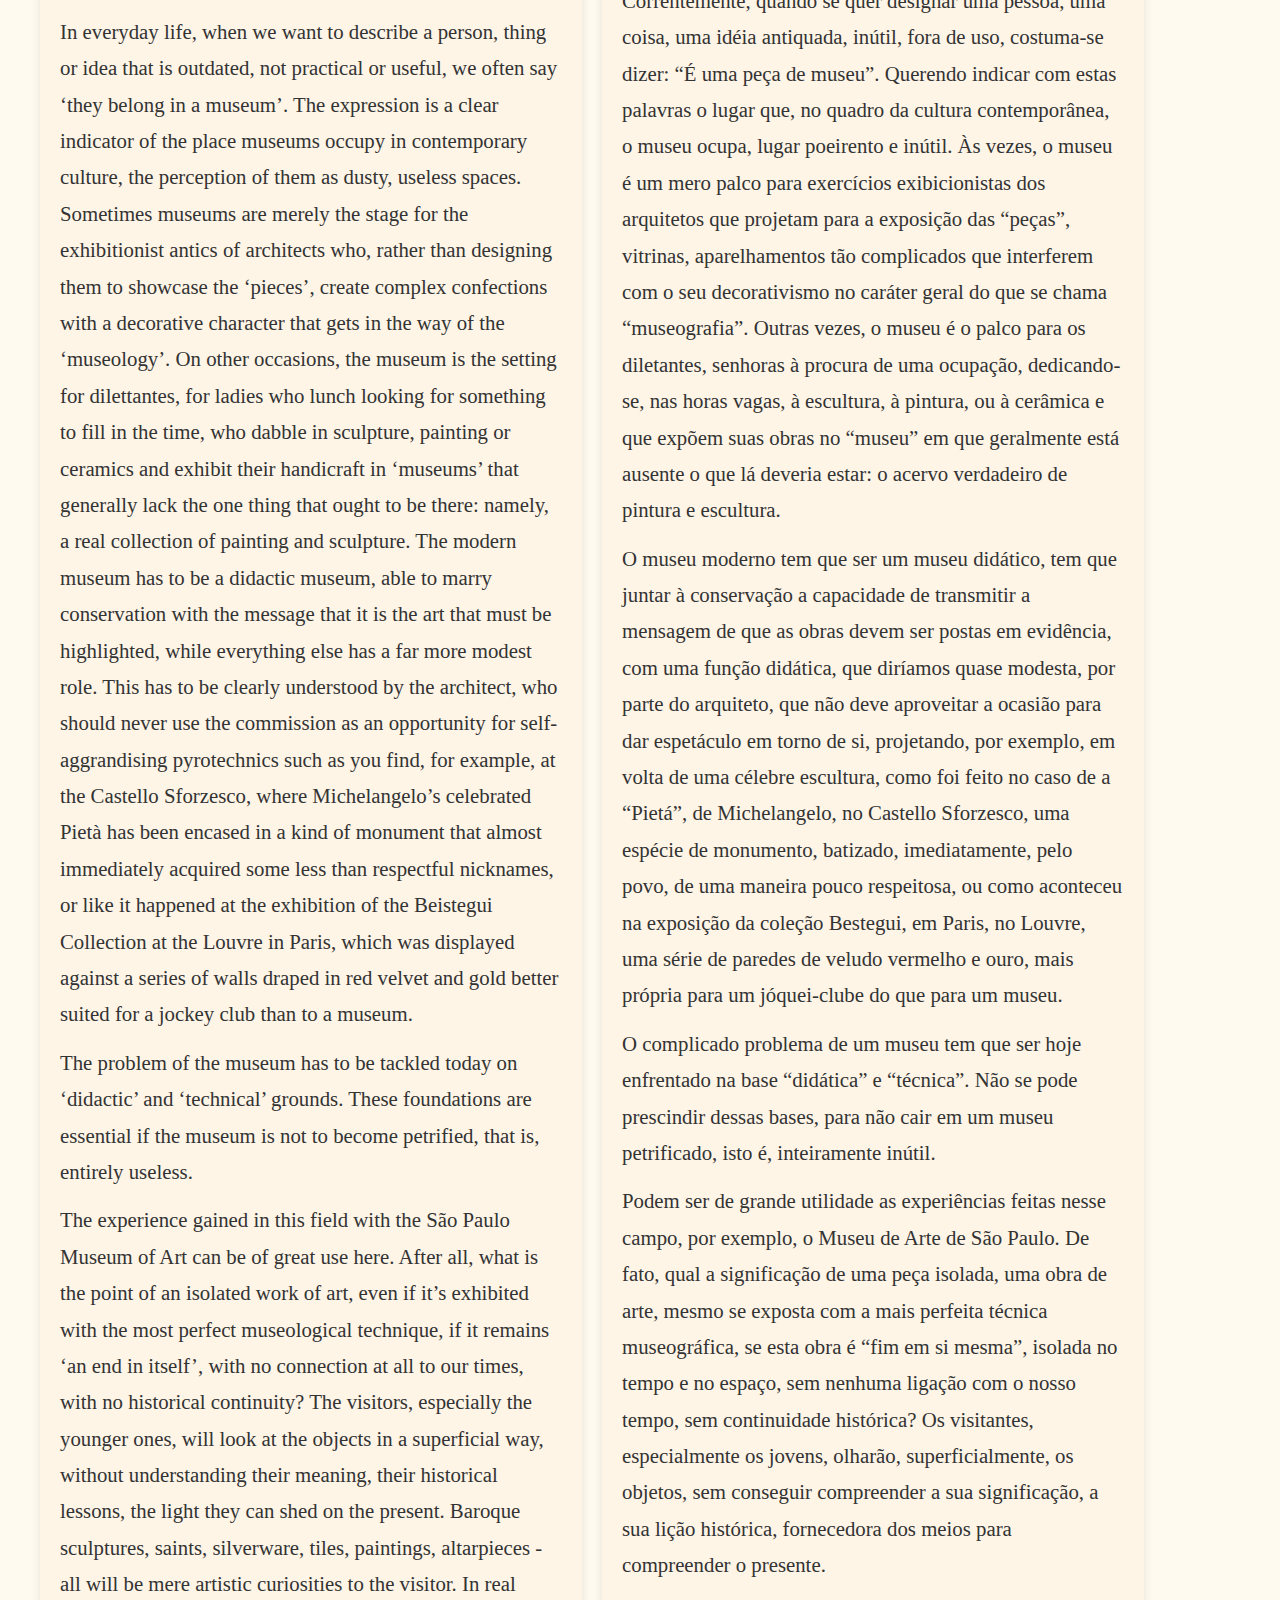
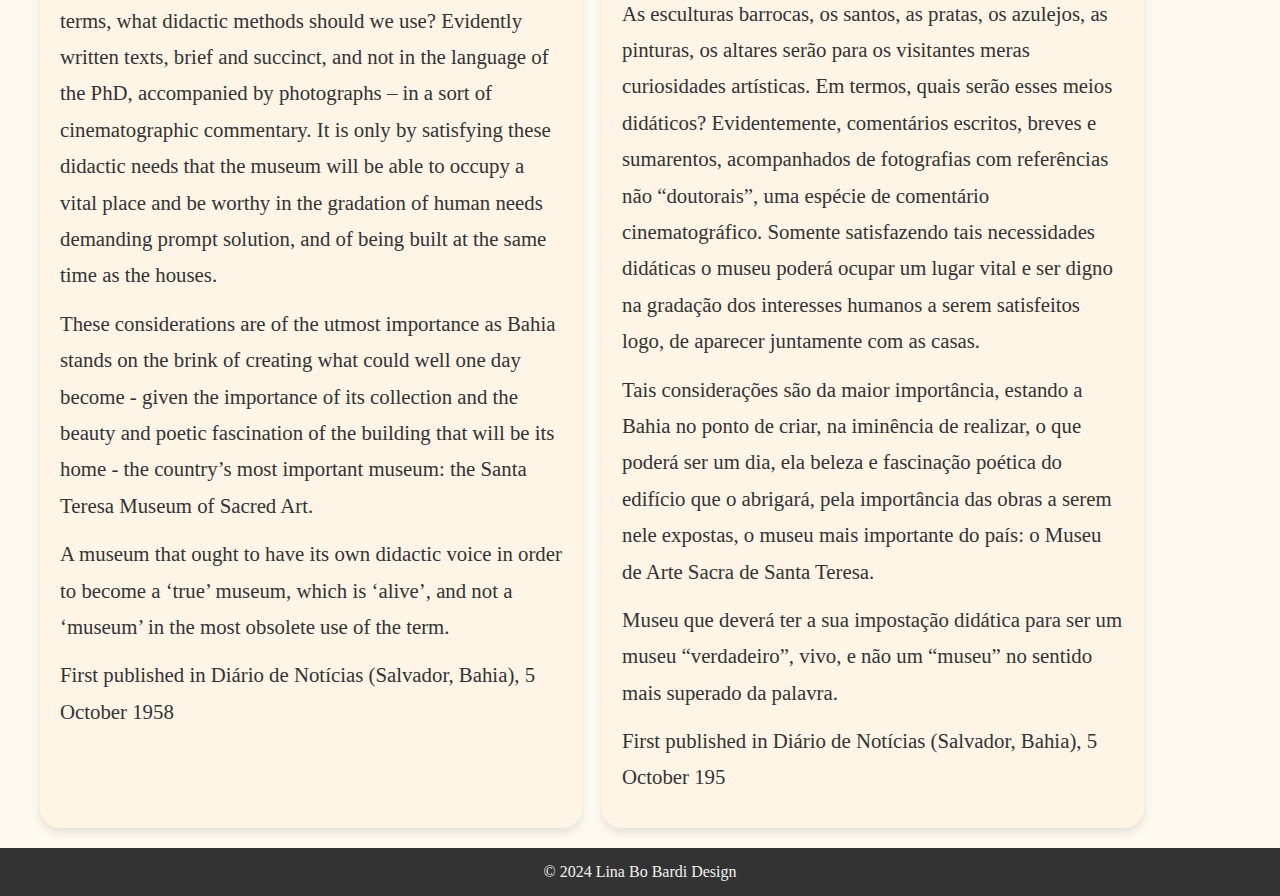
==== commit 28e36840: "Correction" ====
--- a/Assignment 4/index.html
+++ b/Assignment 4/index.html
@@ -20,7 +20,7 @@
                         <!-- Insert your article content here -->
                     </section>
                     <figure>
-                        <img src="C:\Users\rayne\OneDrive\Documents\didactic-eureka\Assignment 4\img\023ARQf0113-casa-004-scaled.jpg" alt="">
+                        <img src="img\023ARQf0113-casa-004-scaled.jpg" alt="Image 1">
                         <figcaption>Architect Lina Bo Bardi in Glass House</figcaption>
                     </figure>
                 </article>
